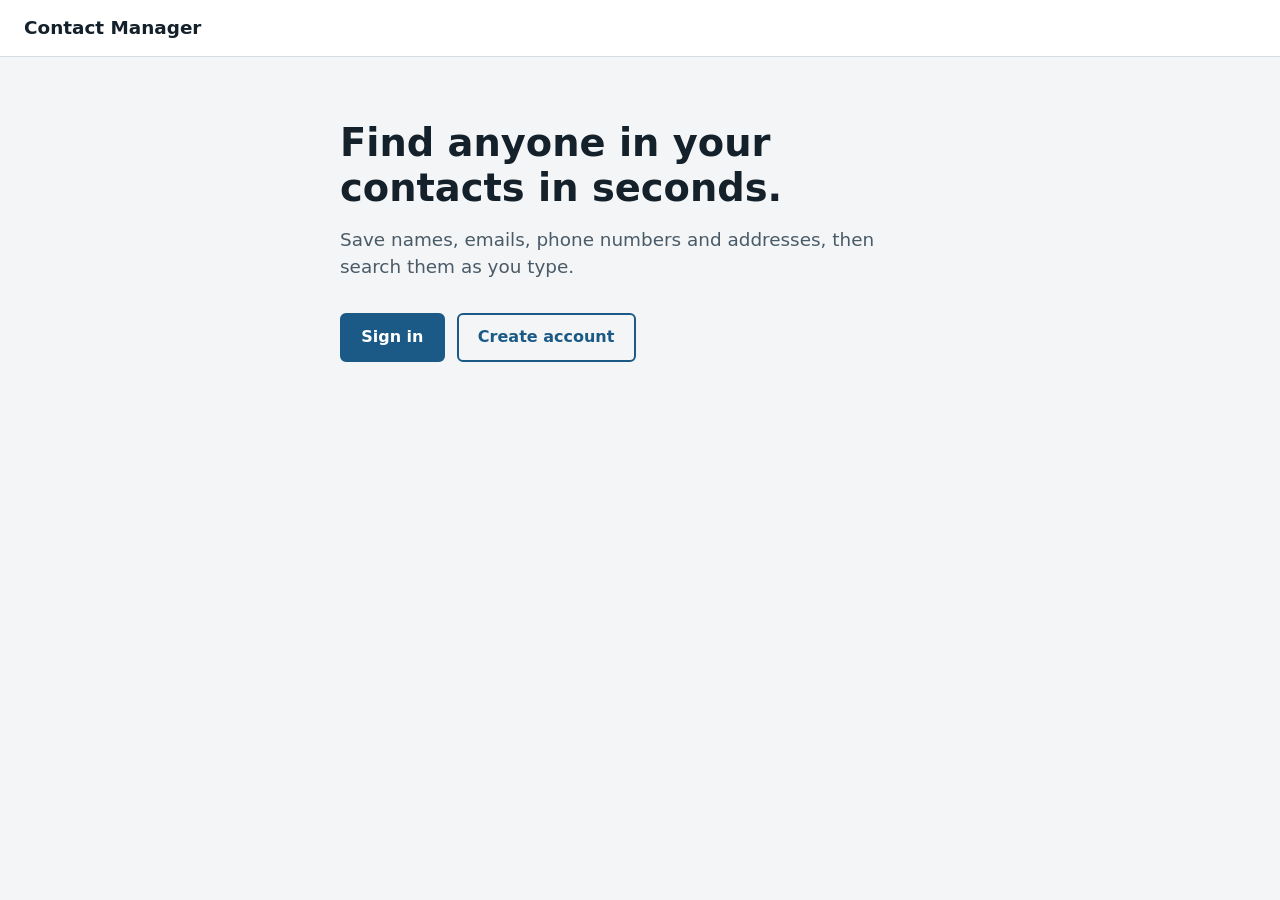
==== frontend/index.html @ 685ceeac "Build frontend: landing, auth, contacts" ====
<!DOCTYPE html>
<html lang="en"><head><meta charset="utf-8"><meta name="viewport" content="width=device-width,initial-scale=1"><link rel="stylesheet" href="css/styles.css"><title>Contact Manager</title><meta name="description" content="Keep your contacts in one searchable place."></head>
<body><header class="bar"><a class="logo" href="index.html">Contact Manager</a></header>
<main class="hero"><h1>Find anyone in your contacts in seconds.</h1><p>Save names, emails, phone numbers and addresses, then search them as you type.</p>
<div class="actions"><a class="btn" href="login.html">Sign in</a><a class="btn ghost" href="register.html">Create account</a></div></main>
<script src="js/common.js"></script><script>if(getUser())location.href="contacts.html"</script></body></html>
---- frontend/css/styles.css ----
:root{--bg:#f3f5f7;--surface:#fff;--ink:#14212b;--muted:#4a5b68;--line:#d5dde3;--brand:#1b5a86;--brand-ink:#fff;--danger:#a3271f;--ok:#1d6b3a;--radius:8px}
@media (prefers-color-scheme:dark){:root{--bg:#0f1a22;--surface:#17252f;--ink:#e8eef2;--muted:#a9b9c5;--line:#2c3e4b;--brand:#7cc0ee;--brand-ink:#0b1720;--danger:#ff9a90;--ok:#7fd9a0}}
*{box-sizing:border-box}
body{margin:0;background:var(--bg);color:var(--ink);font:16px/1.5 system-ui,-apple-system,"Segoe UI",Roboto,sans-serif}
a{color:var(--brand)}
:focus-visible{outline:3px solid var(--brand);outline-offset:2px}
.bar{display:flex;justify-content:space-between;align-items:center;gap:1rem;padding:.9rem 1.5rem;background:var(--surface);border-bottom:1px solid var(--line)}
.logo{font-weight:700;font-size:1.15rem;color:var(--ink);text-decoration:none}
main{max-width:960px;margin:0 auto;padding:2rem 1.25rem}
.hero{padding:4rem 1.25rem;max-width:640px;margin:0 auto}
.hero h1{font-size:2.4rem;line-height:1.15;margin:0 0 1rem}
.hero p{color:var(--muted);font-size:1.15rem;margin:0 0 2rem}
.actions{display:flex;gap:.75rem;flex-wrap:wrap}
.card{background:var(--surface);border:1px solid var(--line);border-radius:var(--radius);padding:1.75rem;max-width:420px;margin:2.5rem auto}
.card h1{margin:0 0 1.25rem;font-size:1.6rem}
label{display:block;font-weight:600;margin:1rem 0 .3rem}
input{width:100%;padding:.65rem .75rem;font:inherit;color:var(--ink);background:var(--bg);border:1px solid var(--muted);border-radius:6px}
.btn{display:inline-block;padding:.65rem 1.2rem;font:inherit;font-weight:600;border-radius:6px;border:2px solid var(--brand);background:var(--brand);color:var(--brand-ink);cursor:pointer;text-decoration:none}
.btn.ghost{background:transparent;color:var(--brand)}
.btn.danger{background:var(--danger);border-color:var(--danger);color:var(--surface)}
.btn.small{padding:.3rem .7rem;font-size:.9rem}
.full{width:100%;margin-top:1.5rem}
.msg{min-height:1.5rem;margin:.75rem 0 0;font-weight:600}
.msg.error{color:var(--danger)}.msg.ok{color:var(--ok)}
.foot{margin-top:1.25rem;color:var(--muted)}
.toolbar{display:flex;gap:.75rem;align-items:flex-end;margin-bottom:1rem;flex-wrap:wrap}
.toolbar .grow{flex:1;min-width:220px}.toolbar label{margin:0 0 .3rem}
.tablewrap{overflow-x:auto;background:var(--surface);border:1px solid var(--line);border-radius:var(--radius)}
table{width:100%;border-collapse:collapse}
th,td{text-align:left;padding:.7rem .9rem;border-bottom:1px solid var(--line);vertical-align:middle}
th{color:var(--muted);font-size:.9rem}
tr:last-child td{border-bottom:0}
td.row-actions{white-space:nowrap;display:flex;gap:.4rem}
.empty{padding:2rem;text-align:center;color:var(--muted)}
dialog{border:1px solid var(--line);border-radius:var(--radius);padding:1.5rem;width:min(440px,92vw);background:var(--surface);color:var(--ink)}
dialog::backdrop{background:rgba(0,0,0,.5)}
dialog h2{margin:0 0 .5rem}
.dlg-actions{display:flex;gap:.6rem;justify-content:flex-end;margin-top:1.5rem}
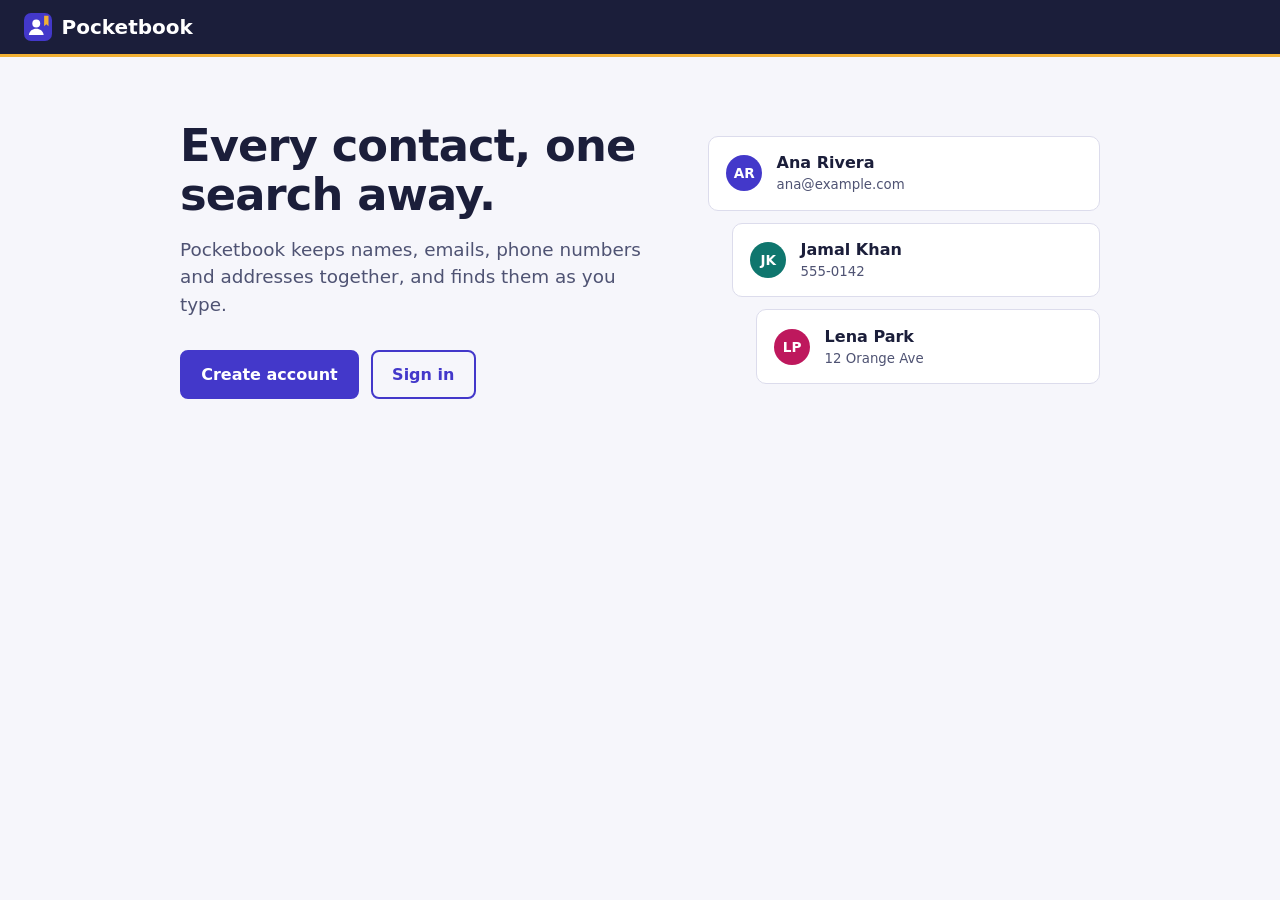
==== commit 9e7b3845: "Add Pocketbook branding and front-end pages" ====
--- a/frontend/index.html
+++ b/frontend/index.html
@@ -1,6 +1,11 @@
 <!DOCTYPE html>
-<html lang="en"><head><meta charset="utf-8"><meta name="viewport" content="width=device-width,initial-scale=1"><link rel="stylesheet" href="css/styles.css"><title>Contact Manager</title><meta name="description" content="Keep your contacts in one searchable place."></head>
-<body><header class="bar"><a class="logo" href="index.html">Contact Manager</a></header>
-<main class="hero"><h1>Find anyone in your contacts in seconds.</h1><p>Save names, emails, phone numbers and addresses, then search them as you type.</p>
-<div class="actions"><a class="btn" href="login.html">Sign in</a><a class="btn ghost" href="register.html">Create account</a></div></main>
+<html lang="en"><head><meta charset="utf-8"><meta name="viewport" content="width=device-width,initial-scale=1"><link rel="stylesheet" href="css/styles.css"><link rel="icon" href="logo.svg" type="image/svg+xml"><meta name="theme-color" content="#1b1e3a">
+<title>Pocketbook - contacts you can find</title><meta name="description" content="Pocketbook keeps your contacts in one place and finds them as you type."></head>
+<body><header class="bar"><a class="logo" href="index.html"><img src="logo.svg" alt="" width="28" height="28">Pocketbook</a></header>
+<main class="hero"><div><h1>Every contact, one search away.</h1><p>Pocketbook keeps names, emails, phone numbers and addresses together, and finds them as you type.</p>
+<div class="actions"><a class="btn" href="register.html">Create account</a><a class="btn ghost" href="login.html">Sign in</a></div></div>
+<div class="stack" aria-hidden="true">
+<div class="row"><span class="avatar" style="--c:#4338ca">AR</span><div><strong>Ana Rivera</strong><small>ana@example.com</small></div></div>
+<div class="row"><span class="avatar" style="--c:#0f766e">JK</span><div><strong>Jamal Khan</strong><small>555-0142</small></div></div>
+<div class="row"><span class="avatar" style="--c:#be185d">LP</span><div><strong>Lena Park</strong><small>12 Orange Ave</small></div></div></div></main>
 <script src="js/common.js"></script><script>if(getUser())location.href="contacts.html"</script></body></html>
--- a/frontend/css/styles.css
+++ b/frontend/css/styles.css
@@ -1,21 +1,28 @@
-:root{--bg:#f3f5f7;--surface:#fff;--ink:#14212b;--muted:#4a5b68;--line:#d5dde3;--brand:#1b5a86;--brand-ink:#fff;--danger:#a3271f;--ok:#1d6b3a;--radius:8px}
-@media (prefers-color-scheme:dark){:root{--bg:#0f1a22;--surface:#17252f;--ink:#e8eef2;--muted:#a9b9c5;--line:#2c3e4b;--brand:#7cc0ee;--brand-ink:#0b1720;--danger:#ff9a90;--ok:#7fd9a0}}
+:root{--bg:#f6f6fb;--surface:#fff;--ink:#1b1e3a;--muted:#4f5373;--line:#dcdcec;--brand:#4338ca;--brand-ink:#fff;--nav:#1b1e3a;--gold:#f2b134;--danger:#a3271f;--ok:#1d6b3a;--radius:10px}
+@media (prefers-color-scheme:dark){:root{--bg:#12142a;--surface:#1c1f3d;--ink:#eceefe;--muted:#b4b8dc;--line:#33375e;--brand:#a5a8ff;--brand-ink:#12142a;--nav:#0c0e20;--danger:#ff9a90;--ok:#7fd9a0}}
 *{box-sizing:border-box}
 body{margin:0;background:var(--bg);color:var(--ink);font:16px/1.5 system-ui,-apple-system,"Segoe UI",Roboto,sans-serif}
+h1,h2,.logo{font-family:ui-rounded,"SF Pro Rounded","Nunito","Segoe UI",system-ui,sans-serif}
 a{color:var(--brand)}
-:focus-visible{outline:3px solid var(--brand);outline-offset:2px}
-.bar{display:flex;justify-content:space-between;align-items:center;gap:1rem;padding:.9rem 1.5rem;background:var(--surface);border-bottom:1px solid var(--line)}
-.logo{font-weight:700;font-size:1.15rem;color:var(--ink);text-decoration:none}
+:focus-visible{outline:3px solid var(--gold);outline-offset:2px}
+.bar{display:flex;justify-content:space-between;align-items:center;gap:1rem;padding:.75rem 1.5rem;background:var(--nav);color:#fff;border-bottom:3px solid var(--gold)}
+.logo{display:flex;align-items:center;gap:.6rem;font-weight:800;font-size:1.25rem;color:#fff;text-decoration:none}
+.bar .btn.ghost{color:#fff;border-color:#fff}
+.bar .actions{align-items:center}
 main{max-width:960px;margin:0 auto;padding:2rem 1.25rem}
-.hero{padding:4rem 1.25rem;max-width:640px;margin:0 auto}
-.hero h1{font-size:2.4rem;line-height:1.15;margin:0 0 1rem}
+.hero{display:grid;grid-template-columns:1.1fr .9fr;gap:3rem;align-items:center;padding:4rem 1.25rem}
+.hero h1{font-size:2.8rem;line-height:1.1;margin:0 0 1rem;letter-spacing:-.02em}
 .hero p{color:var(--muted);font-size:1.15rem;margin:0 0 2rem}
+.stack{display:grid;gap:.75rem}
+.stack .row{display:flex;align-items:center;gap:.9rem;background:var(--surface);border:1px solid var(--line);border-radius:var(--radius);padding:.9rem 1.1rem}
+.stack .row:nth-child(2){margin-left:1.5rem}.stack .row:nth-child(3){margin-left:3rem}
+.stack small{display:block;color:var(--muted)}
 .actions{display:flex;gap:.75rem;flex-wrap:wrap}
-.card{background:var(--surface);border:1px solid var(--line);border-radius:var(--radius);padding:1.75rem;max-width:420px;margin:2.5rem auto}
+.card{background:var(--surface);border:1px solid var(--line);border-top:4px solid var(--brand);border-radius:var(--radius);padding:1.75rem;max-width:420px;margin:2.5rem auto}
 .card h1{margin:0 0 1.25rem;font-size:1.6rem}
 label{display:block;font-weight:600;margin:1rem 0 .3rem}
 input{width:100%;padding:.65rem .75rem;font:inherit;color:var(--ink);background:var(--bg);border:1px solid var(--muted);border-radius:6px}
-.btn{display:inline-block;padding:.65rem 1.2rem;font:inherit;font-weight:600;border-radius:6px;border:2px solid var(--brand);background:var(--brand);color:var(--brand-ink);cursor:pointer;text-decoration:none}
+.btn{display:inline-block;padding:.65rem 1.2rem;font:inherit;font-weight:600;border-radius:8px;border:2px solid var(--brand);background:var(--brand);color:var(--brand-ink);cursor:pointer;text-decoration:none}
 .btn.ghost{background:transparent;color:var(--brand)}
 .btn.danger{background:var(--danger);border-color:var(--danger);color:var(--surface)}
 .btn.small{padding:.3rem .7rem;font-size:.9rem}
@@ -28,11 +35,13 @@
 .tablewrap{overflow-x:auto;background:var(--surface);border:1px solid var(--line);border-radius:var(--radius)}
 table{width:100%;border-collapse:collapse}
 th,td{text-align:left;padding:.7rem .9rem;border-bottom:1px solid var(--line);vertical-align:middle}
-th{color:var(--muted);font-size:.9rem}
+th{color:var(--muted);font-size:.9rem;background:var(--bg)}
 tr:last-child td{border-bottom:0}
+.name{display:flex;align-items:center;gap:.7rem;font-weight:600;white-space:nowrap}
+.avatar{flex:none;width:36px;height:36px;border-radius:50%;display:inline-grid;place-items:center;font-weight:700;font-size:.85rem;color:#fff;background:var(--c,#4338ca)}
 td.row-actions{white-space:nowrap;display:flex;gap:.4rem}
-.empty{padding:2rem;text-align:center;color:var(--muted)}
-dialog{border:1px solid var(--line);border-radius:var(--radius);padding:1.5rem;width:min(440px,92vw);background:var(--surface);color:var(--ink)}
-dialog::backdrop{background:rgba(0,0,0,.5)}
+dialog{border:1px solid var(--line);border-top:4px solid var(--brand);border-radius:var(--radius);padding:1.5rem;width:min(440px,92vw);background:var(--surface);color:var(--ink)}
+dialog::backdrop{background:rgba(12,14,32,.6)}
 dialog h2{margin:0 0 .5rem}
 .dlg-actions{display:flex;gap:.6rem;justify-content:flex-end;margin-top:1.5rem}
+@media (max-width:720px){.hero{grid-template-columns:1fr;padding:2rem 1.25rem}.hero h1{font-size:2.2rem}}
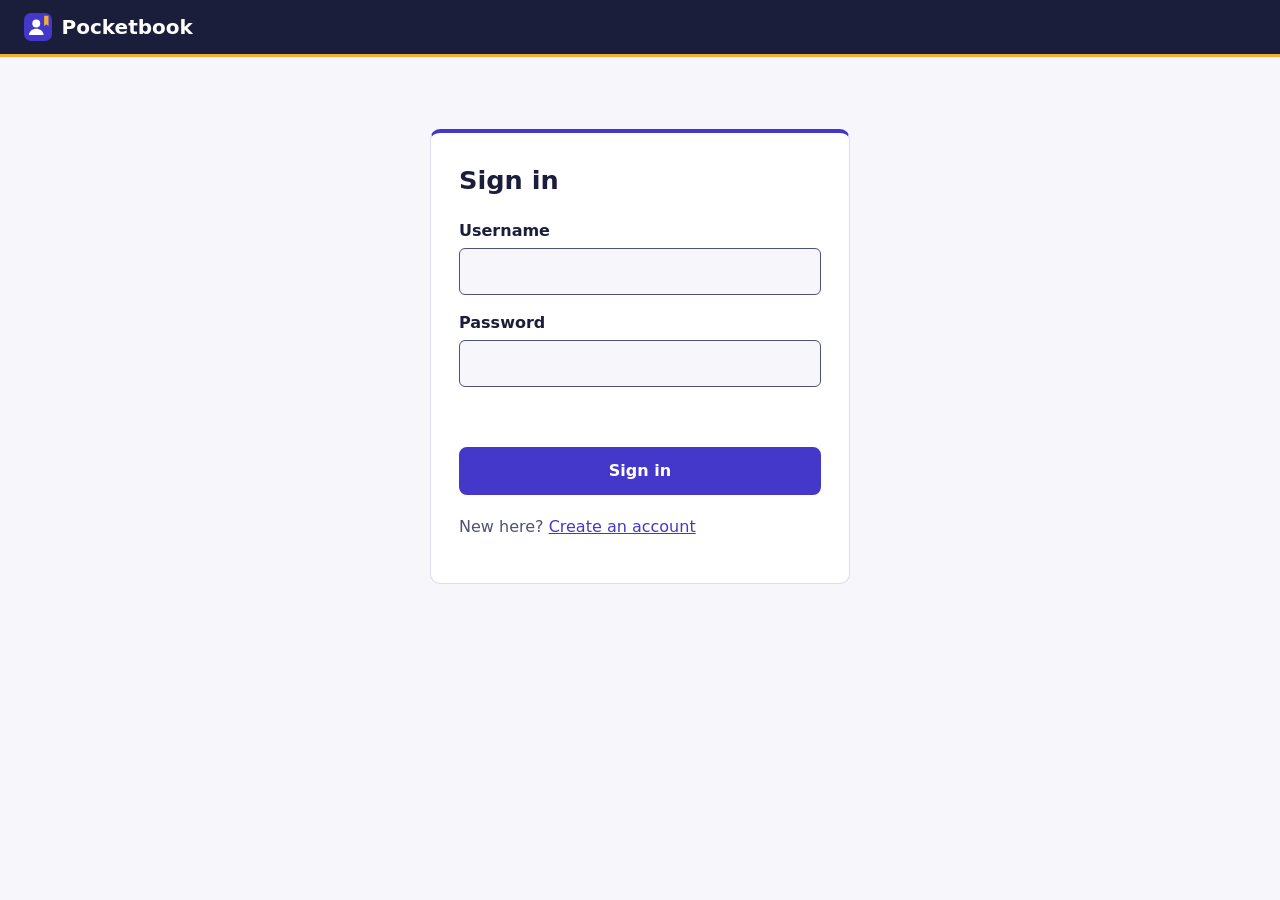
==== commit 2db9d515: "Add Pocketbook branding, session auth, edit/delete, login as homepage" ====
--- a/frontend/index.html
+++ b/frontend/index.html
@@ -1,11 +1,10 @@
 <!DOCTYPE html>
 <html lang="en"><head><meta charset="utf-8"><meta name="viewport" content="width=device-width,initial-scale=1"><link rel="stylesheet" href="css/styles.css"><link rel="icon" href="logo.svg" type="image/svg+xml"><meta name="theme-color" content="#1b1e3a">
-<title>Pocketbook - contacts you can find</title><meta name="description" content="Pocketbook keeps your contacts in one place and finds them as you type."></head>
+<title>Sign in - Pocketbook</title><meta name="description" content="Sign in to Pocketbook."></head>
 <body><header class="bar"><a class="logo" href="index.html"><img src="logo.svg" alt="" width="28" height="28">Pocketbook</a></header>
-<main class="hero"><div><h1>Every contact, one search away.</h1><p>Pocketbook keeps names, emails, phone numbers and addresses together, and finds them as you type.</p>
-<div class="actions"><a class="btn" href="register.html">Create account</a><a class="btn ghost" href="login.html">Sign in</a></div></div>
-<div class="stack" aria-hidden="true">
-<div class="row"><span class="avatar" style="--c:#4338ca">AR</span><div><strong>Ana Rivera</strong><small>ana@example.com</small></div></div>
-<div class="row"><span class="avatar" style="--c:#0f766e">JK</span><div><strong>Jamal Khan</strong><small>555-0142</small></div></div>
-<div class="row"><span class="avatar" style="--c:#be185d">LP</span><div><strong>Lena Park</strong><small>12 Orange Ave</small></div></div></div></main>
-<script src="js/common.js"></script><script>if(getUser())location.href="contacts.html"</script></body></html>
+<main><div class="card"><h1>Sign in</h1>
+<form id="auth-form" data-mode="login"><label for="login">Username</label><input id="login" name="login" autocomplete="username" required>
+<label for="password">Password</label><input id="password" name="password" type="password" autocomplete="current-password" required>
+<p id="msg" class="msg" role="status" aria-live="polite"></p><button class="btn full">Sign in</button></form>
+<p class="foot">New here? <a href="register.html">Create an account</a></p></div></main>
+<script src="js/common.js"></script><script src="js/auth.js"></script></body></html>
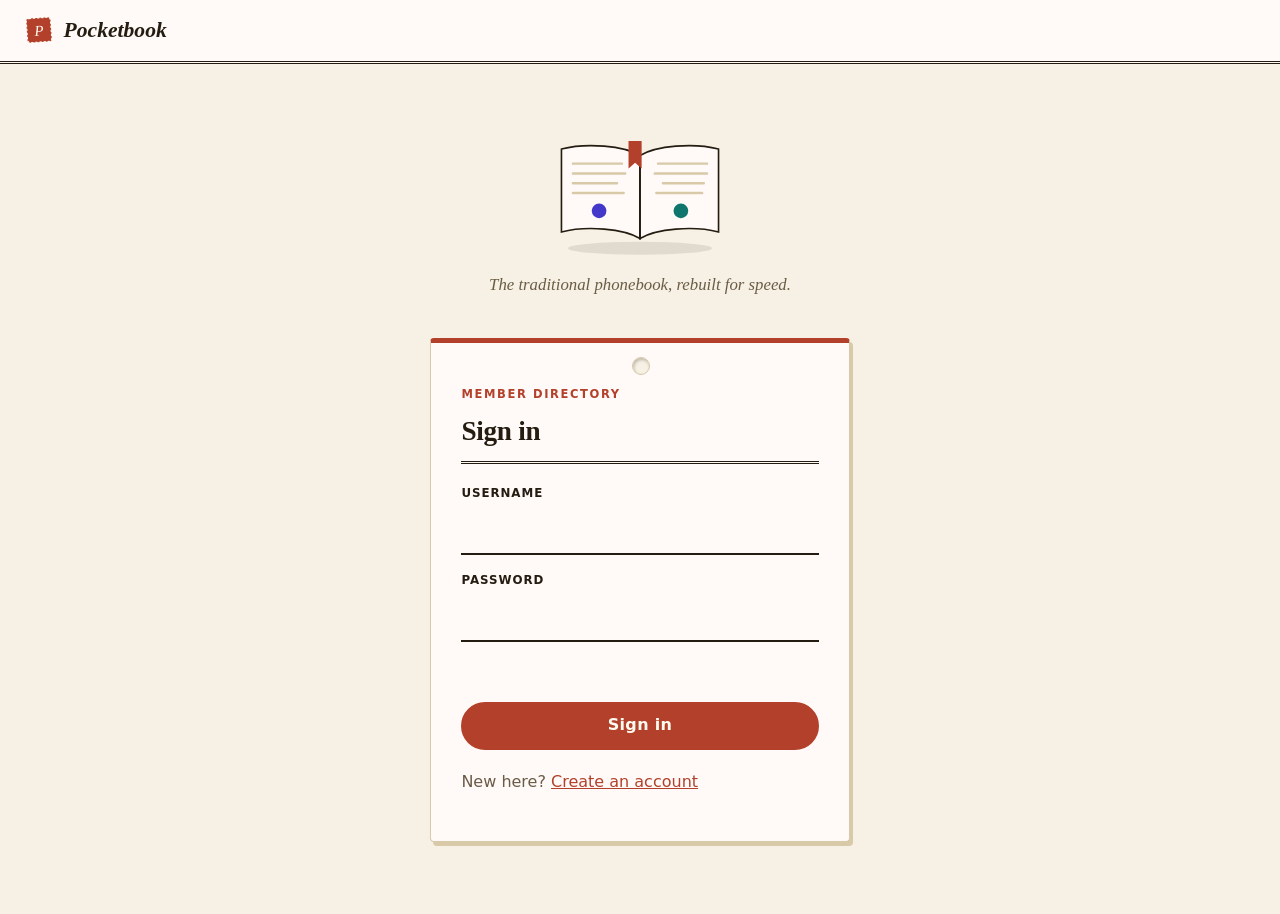
==== commit 5a728143: "Commit code from others" ====
--- a/frontend/index.html
+++ b/frontend/index.html
@@ -1,10 +1,13 @@
 <!DOCTYPE html>
-<html lang="en"><head><meta charset="utf-8"><meta name="viewport" content="width=device-width,initial-scale=1"><link rel="stylesheet" href="css/styles.css"><link rel="icon" href="logo.svg" type="image/svg+xml"><meta name="theme-color" content="#1b1e3a">
+<html lang="en"><head><meta charset="utf-8"><meta name="viewport" content="width=device-width,initial-scale=1"><link rel="stylesheet" href="css/styles.css?v=20260928b"><link rel="icon" href="logo.svg" type="image/svg+xml"><meta name="theme-color" content="#241c10">
 <title>Sign in - Pocketbook</title><meta name="description" content="Sign in to Pocketbook."></head>
-<body><header class="bar"><a class="logo" href="index.html"><img src="logo.svg" alt="" width="28" height="28">Pocketbook</a></header>
-<main><div class="card"><h1>Sign in</h1>
+<body><header class="bar"><a class="logo" href="index.html"><img src="logo.svg" alt="" width="30" height="30">Pocketbook</a></header>
+<main><div class="auth-wrap">
+<img src="hero-book.svg" alt="" class="hero-book" width="180" height="123">
+<p class="tagline">The traditional phonebook, rebuilt for speed.</p>
+<div class="card"><p class="eyebrow">Member directory</p><h1>Sign in</h1>
 <form id="auth-form" data-mode="login"><label for="login">Username</label><input id="login" name="login" autocomplete="username" required>
 <label for="password">Password</label><input id="password" name="password" type="password" autocomplete="current-password" required>
-<p id="msg" class="msg" role="status" aria-live="polite"></p><button class="btn full">Sign in</button></form>
-<p class="foot">New here? <a href="register.html">Create an account</a></p></div></main>
-<script src="js/common.js"></script><script src="js/auth.js"></script></body></html>
+<p id="msg" class="msg" role="status" aria-live="polite"></p><button class="btn accent full">Sign in</button></form>
+<p class="foot">New here? <a href="register.html">Create an account</a></p></div></div></main>
+<script src="js/common.js?v=20260928b"></script><script src="js/auth.js?v=20260928b"></script></body></html>
--- a/frontend/css/styles.css
+++ b/frontend/css/styles.css
@@ -1,47 +1,196 @@
-:root{--bg:#f6f6fb;--surface:#fff;--ink:#1b1e3a;--muted:#4f5373;--line:#dcdcec;--brand:#4338ca;--brand-ink:#fff;--nav:#1b1e3a;--gold:#f2b134;--danger:#a3271f;--ok:#1d6b3a;--radius:10px}
-@media (prefers-color-scheme:dark){:root{--bg:#12142a;--surface:#1c1f3d;--ink:#eceefe;--muted:#b4b8dc;--line:#33375e;--brand:#a5a8ff;--brand-ink:#12142a;--nav:#0c0e20;--danger:#ff9a90;--ok:#7fd9a0}}
+:root{
+  --bg:#f6f1e4; --paper:#fffaf8; --ink:#241c10; --muted:#6b5c46; --line:#d8c9a8;
+  --accent:#b3402a; --accent-ink:#fffaf0; --teal:#1f6f5c; --danger:#9c2b2b; --ok:#1f6f5c;
+  --radius:4px;
+}
+@media (prefers-color-scheme:dark){
+  :root{--bg:#1b160f; --paper:#241d14; --ink:#f3ead9; --muted:#c2b295; --line:#40372a; --accent:#e0764f; --teal:#5fb69f; --danger:#e08b83; --ok:#5fb69f}
+}
 *{box-sizing:border-box}
-body{margin:0;background:var(--bg);color:var(--ink);font:16px/1.5 system-ui,-apple-system,"Segoe UI",Roboto,sans-serif}
-h1,h2,.logo{font-family:ui-rounded,"SF Pro Rounded","Nunito","Segoe UI",system-ui,sans-serif}
-a{color:var(--brand)}
-:focus-visible{outline:3px solid var(--gold);outline-offset:2px}
-.bar{display:flex;justify-content:space-between;align-items:center;gap:1rem;padding:.75rem 1.5rem;background:var(--nav);color:#fff;border-bottom:3px solid var(--gold)}
-.logo{display:flex;align-items:center;gap:.6rem;font-weight:800;font-size:1.25rem;color:#fff;text-decoration:none}
-.bar .btn.ghost{color:#fff;border-color:#fff}
+body{margin:0;color:var(--ink);background:var(--bg);font:16px/1.55 system-ui,-apple-system,"Segoe UI",Roboto,sans-serif}
+h1,h2{font-family:ui-serif,Georgia,"Times New Roman",serif;letter-spacing:-.01em}
+a{color:var(--accent)}
+:focus-visible{outline:3px solid var(--teal);outline-offset:2px}
+.label{text-transform:uppercase;letter-spacing:.08em;font-size:.78rem;color:var(--muted);font-weight:700}
+
+.bar{display:flex;justify-content:space-between;align-items:center;gap:1rem;padding:.85rem 1.5rem;background:var(--paper);border-bottom:3px double var(--ink)}
+.logo{display:flex;align-items:center;gap:.6rem;font-family:ui-serif,Georgia,serif;font-style:italic;font-weight:700;font-size:1.35rem;color:var(--ink);text-decoration:none}
 .bar .actions{align-items:center}
-main{max-width:960px;margin:0 auto;padding:2rem 1.25rem}
+.bar .who{font-weight:600}
+
+main{max-width:980px;margin:0 auto;padding:2rem 1.25rem}
 .hero{display:grid;grid-template-columns:1.1fr .9fr;gap:3rem;align-items:center;padding:4rem 1.25rem}
-.hero h1{font-size:2.8rem;line-height:1.1;margin:0 0 1rem;letter-spacing:-.02em}
+.hero h1{font-size:2.9rem;line-height:1.08;margin:0 0 1rem}
 .hero p{color:var(--muted);font-size:1.15rem;margin:0 0 2rem}
 .stack{display:grid;gap:.75rem}
-.stack .row{display:flex;align-items:center;gap:.9rem;background:var(--surface);border:1px solid var(--line);border-radius:var(--radius);padding:.9rem 1.1rem}
-.stack .row:nth-child(2){margin-left:1.5rem}.stack .row:nth-child(3){margin-left:3rem}
+.stack .row{display:flex;align-items:center;gap:.9rem;background:var(--paper);border:1px solid var(--line);border-left:4px solid var(--accent);border-radius:var(--radius);padding:.9rem 1.1rem;box-shadow:2px 3px 0 var(--line)}
+.stack .row:nth-child(2){margin-left:1.4rem}.stack .row:nth-child(3){margin-left:2.8rem}
 .stack small{display:block;color:var(--muted)}
+
 .actions{display:flex;gap:.75rem;flex-wrap:wrap}
-.card{background:var(--surface);border:1px solid var(--line);border-top:4px solid var(--brand);border-radius:var(--radius);padding:1.75rem;max-width:420px;margin:2.5rem auto}
-.card h1{margin:0 0 1.25rem;font-size:1.6rem}
-label{display:block;font-weight:600;margin:1rem 0 .3rem}
-input{width:100%;padding:.65rem .75rem;font:inherit;color:var(--ink);background:var(--bg);border:1px solid var(--muted);border-radius:6px}
-.btn{display:inline-block;padding:.65rem 1.2rem;font:inherit;font-weight:600;border-radius:8px;border:2px solid var(--brand);background:var(--brand);color:var(--brand-ink);cursor:pointer;text-decoration:none}
-.btn.ghost{background:transparent;color:var(--brand)}
-.btn.danger{background:var(--danger);border-color:var(--danger);color:var(--surface)}
-.btn.small{padding:.3rem .7rem;font-size:.9rem}
+.card{background:var(--paper);border:1px solid var(--line);border-top:5px solid var(--accent);border-radius:var(--radius);
+  padding:1.9rem;max-width:420px;margin:2.5rem auto;box-shadow:3px 4px 0 var(--line)}
+.card h1{margin:0 0 1.25rem;font-size:1.7rem}
+section.card{max-width:none;margin:0 0 2rem}
+
+label{display:block;font-weight:700;margin:1rem 0 .3rem;font-size:.92rem}
+input,select{width:100%;padding:.65rem .75rem;font:inherit;color:var(--ink);background:var(--bg);border:1px solid var(--muted);border-radius:2px}
+small.hint{display:block;color:var(--muted);margin-top:.35rem}
+
+.btn{display:inline-block;padding:.6rem 1.25rem;font:inherit;font-weight:700;letter-spacing:.02em;border-radius:999px;
+  border:2px solid var(--ink);background:var(--ink);color:var(--paper);cursor:pointer;text-decoration:none;transition:transform .08s}
+.btn:hover{transform:rotate(-1deg)}
+.btn.accent{background:var(--accent);border-color:var(--accent);color:var(--accent-ink)}
+.btn.ghost{background:transparent;color:var(--ink)}
+.btn.teal{background:var(--teal);border-color:var(--teal);color:#fffaf0}
+.btn.danger{background:var(--danger);border-color:var(--danger);color:#fffaf0}
+.btn.small{padding:.32rem .8rem;font-size:.85rem}
 .full{width:100%;margin-top:1.5rem}
-.msg{min-height:1.5rem;margin:.75rem 0 0;font-weight:600}
+
+.msg{min-height:1.5rem;margin:.75rem 0 0;font-weight:700}
 .msg.error{color:var(--danger)}.msg.ok{color:var(--ok)}
 .foot{margin-top:1.25rem;color:var(--muted)}
+
 .toolbar{display:flex;gap:.75rem;align-items:flex-end;margin-bottom:1rem;flex-wrap:wrap}
 .toolbar .grow{flex:1;min-width:220px}.toolbar label{margin:0 0 .3rem}
-.tablewrap{overflow-x:auto;background:var(--surface);border:1px solid var(--line);border-radius:var(--radius)}
+.toolbar select{width:auto;min-width:150px}
+
+.tablewrap{overflow-x:auto;background:var(--paper);border:1px solid var(--line);border-radius:var(--radius);box-shadow:2px 3px 0 var(--line)}
 table{width:100%;border-collapse:collapse}
 th,td{text-align:left;padding:.7rem .9rem;border-bottom:1px solid var(--line);vertical-align:middle}
-th{color:var(--muted);font-size:.9rem;background:var(--bg)}
+th{color:var(--muted);font-size:.8rem;text-transform:uppercase;letter-spacing:.06em;background:var(--bg)}
 tr:last-child td{border-bottom:0}
-.name{display:flex;align-items:center;gap:.7rem;font-weight:600;white-space:nowrap}
-.avatar{flex:none;width:36px;height:36px;border-radius:50%;display:inline-grid;place-items:center;font-weight:700;font-size:.85rem;color:#fff;background:var(--c,#4338ca)}
-td.row-actions{white-space:nowrap;display:flex;gap:.4rem}
-dialog{border:1px solid var(--line);border-top:4px solid var(--brand);border-radius:var(--radius);padding:1.5rem;width:min(440px,92vw);background:var(--surface);color:var(--ink)}
-dialog::backdrop{background:rgba(12,14,32,.6)}
+.name{display:flex;align-items:center;gap:.7rem;font-weight:700;white-space:nowrap}
+.avatar{flex:none;width:36px;height:36px;border-radius:50%;display:inline-grid;place-items:center;font-weight:700;font-size:.85rem;
+  color:#fffaf0;background:var(--c,var(--accent));border:2px solid var(--paper);box-shadow:0 0 0 1.5px var(--c,var(--accent))}
+td.row-actions{white-space:nowrap;display:flex;gap:.4rem;flex-wrap:wrap}
+
+.badge{display:inline-block;padding:.18rem .6rem;border-radius:999px;font-size:.76rem;font-weight:700;text-transform:uppercase;letter-spacing:.04em}
+.badge.admin{background:var(--teal);color:#fffaf0}
+.badge.user{background:var(--line);color:var(--ink)}
+.badge.active{background:var(--ok);color:#fffaf0}
+.badge.suspended{background:var(--danger);color:#fffaf0}
+
+dialog{border:1px solid var(--line);border-top:5px solid var(--accent);border-radius:var(--radius);padding:1.6rem;
+  width:min(460px,92vw);background:var(--paper);color:var(--ink);box-shadow:4px 5px 0 var(--line)}
+dialog::backdrop{background:rgba(36,28,16,.55)}
 dialog h2{margin:0 0 .5rem}
 .dlg-actions{display:flex;gap:.6rem;justify-content:flex-end;margin-top:1.5rem}
+
 @media (max-width:720px){.hero{grid-template-columns:1fr;padding:2rem 1.25rem}.hero h1{font-size:2.2rem}}
+
+
+/* ---- Hero illustration on auth pages ---- */
+.hero-book{display:block;margin:0 auto 1.25rem;width:180px;height:auto}
+.auth-wrap{text-align:center;padding-top:2.5rem}
+
+/* ---- Book-cover frame around the contacts panel ---- */
+.cover{display:flex;background:linear-gradient(160deg,#6b3323,#42200f);border-radius:16px;padding:9px;
+  box-shadow:0 22px 34px -16px rgba(36,28,16,.5),0 6px 14px rgba(36,28,16,.28);margin-top:.5rem}
+.spine-strip{flex:none;width:38px;border-radius:10px 0 0 10px;background:linear-gradient(180deg, rgba(255,255,255,.10), rgba(0,0,0,.18));
+  display:flex;align-items:center;justify-content:center}
+.spine-strip span{writing-mode:vertical-rl;transform:rotate(180deg);color:#f3ead9;font-family:ui-serif,Georgia,serif;
+  font-style:italic;letter-spacing:.14em;font-size:.85rem;white-space:nowrap}
+.leaf{flex:1;background:var(--paper);border-radius:0 12px 12px 0;padding:1.5rem 1.6rem;box-shadow:inset 8px 0 16px -12px rgba(36,28,16,.35);min-width:0}
+
+@media (max-width:640px){
+  .cover{flex-direction:column;padding:8px}
+  .spine-strip{width:100%;height:26px;border-radius:10px 10px 0 0}
+  .spine-strip span{writing-mode:horizontal-tb;transform:none}
+  .leaf{border-radius:0 0 10px 10px;box-shadow:inset 0 8px 16px -12px rgba(36,28,16,.35)}
+}
+
+/* ---- Dialog open: simple, calm fade instead of a flip ---- */
+@keyframes dlgIn{from{opacity:0;transform:translateY(6px) scale(.98)}to{opacity:1;transform:translateY(0) scale(1)}}
+dialog.flip-in{animation:dlgIn .18s ease-out}
+@media (prefers-reduced-motion: reduce){dialog.flip-in{animation:none}}
+
+/* ---- Analogue phonebook refinements (palette unchanged) ---- */
+.tagline{font-family:ui-serif,Georgia,"Times New Roman",serif;font-style:italic;color:var(--muted);margin:-.4rem 0 0;font-size:1.05rem}
+.eyebrow{margin:0 0 .35rem;text-transform:uppercase;letter-spacing:.14em;font-size:.72rem;font-weight:700;color:var(--accent)}
+.card{text-align:left}
+.card h1{border-bottom:3px double var(--ink);padding-bottom:.6rem}
+
+/* Fill-in-the-form fields: a written line instead of a box */
+.card input,dialog input{background:transparent;border:0;border-bottom:2px solid var(--ink);border-radius:0;padding-left:.1rem}
+.card input:focus-visible,dialog input:focus-visible{outline-offset:4px}
+label{text-transform:uppercase;letter-spacing:.08em;font-size:.74rem}
+
+/* Directory tables: dotted leaders, printed-column headers */
+th{font-family:system-ui,-apple-system,"Segoe UI",Roboto,sans-serif;letter-spacing:.12em;border-bottom:2px solid var(--ink);background:transparent}
+td{border-bottom:1px dotted var(--muted)}
+tbody tr:hover{background:color-mix(in srgb, var(--accent) 7%, transparent)}
+.name{font-family:ui-serif,Georgia,"Times New Roman",serif;font-size:1.05rem}
+.avatar{width:30px;height:30px;border-radius:4px;box-shadow:none;border:0;font-family:ui-serif,Georgia,serif;font-style:italic}
+
+/* The directory page itself */
+.leaf{position:relative;padding-left:3rem;padding-right:2.6rem}
+.leaf .tablewrap{border:0;box-shadow:none;background:transparent}
+/* binder holes */
+.leaf::before{content:"";position:absolute;left:8px;top:0;bottom:0;width:22px;pointer-events:none;
+  background:radial-gradient(circle at 11px 40px, var(--bg) 0 6px, var(--line) 6px 7.5px, transparent 8px) 0 0/22px 110px repeat-y}
+/* thumb index, decorative only */
+.thumb-index{position:absolute;top:1.1rem;bottom:1.1rem;right:0;width:1.7rem;display:flex;flex-direction:column;justify-content:space-between;pointer-events:none}
+.thumb-index span{display:block;text-align:center;font:700 .66rem/1.35 ui-serif,Georgia,serif;color:var(--muted);
+  background:var(--bg);border:1px solid var(--line);border-right:0;border-radius:5px 0 0 5px}
+.thumb-index span:nth-child(4n+1){color:var(--accent)}
+@media (max-width:640px){
+  .leaf{padding-left:1.1rem;padding-right:1.1rem}
+  .leaf::before,.thumb-index{display:none}
+}
+/* keep the thumb index inside the page even when the list is short */
+.leaf{min-height:31rem}
+.thumb-index{top:1.4rem;bottom:1.4rem}
+@media (max-width:640px){.leaf{min-height:0}}
+
+/* ================= Printed directory page ================= */
+.guide{display:flex;justify-content:space-between;align-items:baseline;gap:1rem;padding:.45rem 0;margin-bottom:.4rem;
+  border-top:1px solid var(--ink);border-bottom:1px solid var(--ink);
+  font:700 .72rem/1 system-ui,-apple-system,"Segoe UI",Roboto,sans-serif;letter-spacing:.18em;text-transform:uppercase;color:var(--muted)}
+.guide strong{font-family:ui-serif,Georgia,"Times New Roman",serif;font-size:1.05rem;letter-spacing:.1em;color:var(--ink)}
+.dir-cols{column-count:2;column-gap:3.2rem;column-rule:1px solid var(--muted);min-height:16rem}
+@media (max-width:900px){.dir-cols{column-count:1}}
+
+.letter{display:flex;align-items:center;gap:.7rem;margin:1rem 0 .55rem;break-after:avoid;font-size:1rem}
+.letter span{display:inline-grid;place-items:center;width:2rem;height:2rem;background:var(--ink);color:var(--paper);
+  border-radius:3px;font:italic 700 1.25rem/1 ui-serif,Georgia,"Times New Roman",serif}
+.letter::after{content:"";flex:1;height:5px;border-top:1px solid var(--ink);border-bottom:1px solid var(--ink)}
+.letter-group:first-child .letter{margin-top:.2rem}
+
+ul.entries{list-style:none;margin:0;padding:0}
+.entry{break-inside:avoid;padding:.5rem 0 .6rem}
+.entry-main{display:flex;align-items:baseline;gap:.35rem;font-family:ui-serif,Georgia,"Times New Roman",serif;font-size:1.02rem}
+.entry-name strong{font-weight:700}
+.leader{flex:1;min-width:1rem;border-bottom:1.5px dotted var(--muted);transform:translateY(-.18em)}
+.entry-phone{font-weight:700;font-variant-numeric:tabular-nums;white-space:nowrap}
+.entry-sub{margin-top:.1rem;font-size:.9rem;font-style:italic;color:var(--muted);overflow-wrap:anywhere}
+.entry-actions{display:flex;gap:1rem;margin-top:.3rem}
+.link-btn{background:none;border:0;padding:.15rem 0;font:700 .76rem/1 system-ui,-apple-system,"Segoe UI",Roboto,sans-serif;
+  letter-spacing:.1em;text-transform:uppercase;color:var(--accent);cursor:pointer;text-decoration:underline;text-underline-offset:4px}
+.link-btn.danger{color:var(--danger)}
+.dir-empty{margin:1rem 0;font-family:ui-serif,Georgia,serif;font-style:italic;color:var(--muted);column-span:all}
+.dir-foot{text-align:center;margin:1.2rem 0 0;font-family:ui-serif,Georgia,serif;font-style:italic;color:var(--muted)}
+
+/* index tabs light up for letters that actually have listings */
+.thumb-index span{opacity:.5}
+.thumb-index span.on{opacity:1;background:var(--accent);color:var(--accent-ink);border-color:var(--accent)}
+
+/* auth cards read like a punched index card */
+.card{position:relative;padding-top:2.7rem}
+.card::before{content:"";position:absolute;top:.85rem;left:50%;width:16px;height:16px;margin-left:-8px;border-radius:50%;
+  background:var(--bg);border:1px solid var(--line);box-shadow:inset 1px 2px 3px rgba(36,28,16,.25)}
+/* even column tops: use padding (never collapsed at a column break) instead of margin */
+.letter-group{padding-top:.9rem}
+.letter{margin-top:0}
+.letter-group:first-child .letter{margin-top:0}
+@media (max-width:640px){.guide span{display:none}}
+
+/* ================= Analogue touches (dialed back) ================= */
+
+.dir-title{margin:0 0 1rem;font-size:1.8rem;font-style:italic;border-bottom:3px double var(--ink);padding-bottom:.6rem}
+
+.stamp{margin-left:.9rem;transform:rotate(-4deg);border:2px solid var(--accent);color:var(--accent);
+  padding:.16rem .5rem;border-radius:4px;font:700 .6rem/1.15 system-ui,-apple-system,"Segoe UI",Roboto,sans-serif;
+  letter-spacing:.14em;text-transform:uppercase;opacity:.75}
+
+@media (max-width:640px){.stamp{display:none}}
